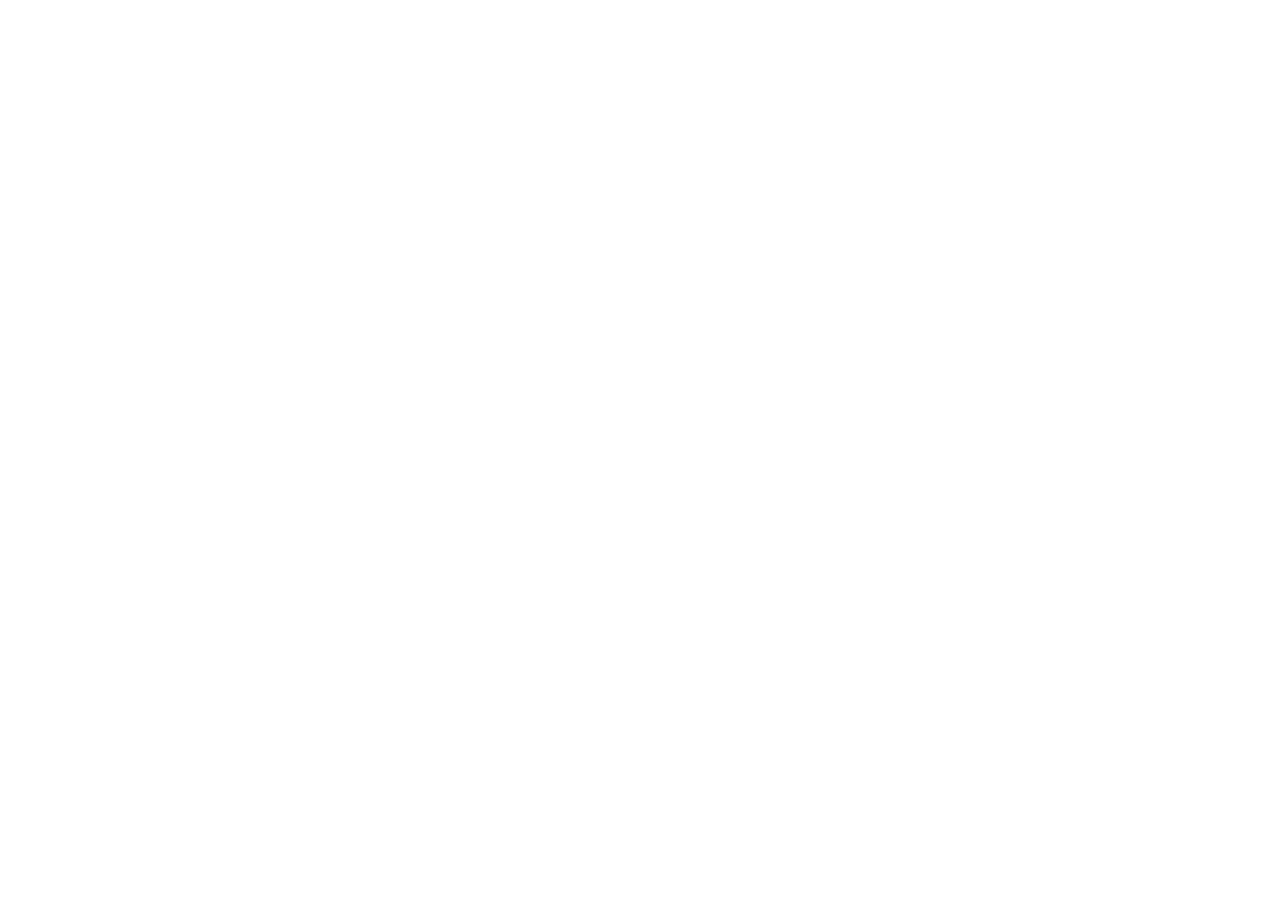
==== web-dashboard/index.html @ b6af1684 "refactor: restructure project folders and add windows health check tool" ====
<!DOCTYPE html>
<html lang="pt-br">
    

<head>
    <meta charset="UTF-8">
    <meta name="viewport" content="width=device-width, initial-scale=1.0">
    <title>Index</title>
</head>

<body>
    
</body>


</html>
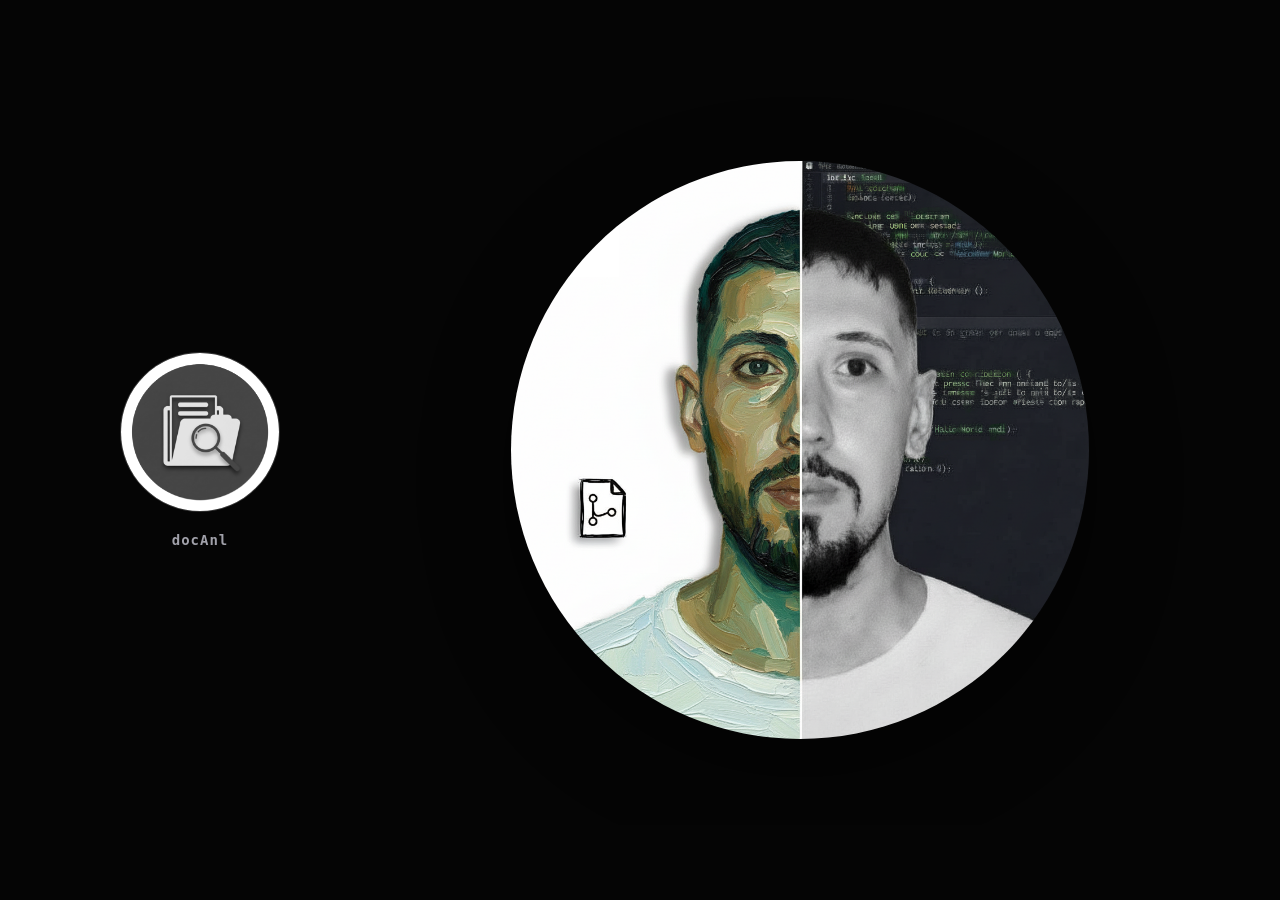
==== commit c1938832: "refactor: move hub to web-dashboard and add root redirect" ====
--- a/web-dashboard/index.html
+++ b/web-dashboard/index.html
@@ -1,16 +1,33 @@
 <!DOCTYPE html>
-<html lang="pt-br">
-    
-
+<html lang="en">
 <head>
     <meta charset="UTF-8">
     <meta name="viewport" content="width=device-width, initial-scale=1.0">
-    <title>Index</title>
+    <title>Analyst Access</title>
+    <link rel="stylesheet" href="home.css">
 </head>
+<body>
 
-<body>
-    
+    <div class="main-card">
+        
+        <div class="link-section">
+            <a href="../integration/doc-analyst/frontend/app.html" class="app-link">
+                <div class="circle-container">
+                    <img src="assets/doc-analyst-preview.jpg" alt="Preview Doc Analyst" class="cover-image">
+                </div>
+                <div class="link-label">
+                    docAnl
+                </div>
+            </a>
+        </div>
+
+        <div class="profile-section">
+            <div class="photo-wrapper">
+                <img src="assets/perfil.jpg" alt="Foto de Perfil" class="user-photo">
+            </div>
+        </div>
+
+    </div>
+
 </body>
-
-
 </html>
--- a/web-dashboard/home.css
+++ b/web-dashboard/home.css
@@ -0,0 +1,150 @@
+/* --- home.css --- */
+
+/* PALETA ONYX & STEEL */
+:root {
+    --bg-body: #050505;       /* Preto Fundo */
+    --bg-card: #121212;       /* (Disponível, mas não usado no fundo geral) */
+    --border: #333333;        /* Cinza Chumbo para detalhes */
+    --border-highlight: #FFFFFF;
+    --text-main: #FFFFFF;
+    --text-muted: #A1A1AA;
+    --font-stack: 'Helvetica Neue', Helvetica, Arial, sans-serif;
+}
+
+* { box-sizing: border-box; margin: 0; padding: 0; }
+
+body {
+    background-color: var(--bg-body);
+    color: var(--text-main);
+    font-family: var(--font-stack);
+    height: 100vh;
+    display: flex;
+    align-items: center;
+    justify-content: center;
+}
+
+/* CONTAINER PRINCIPAL (Invisível) */
+.main-card {
+    display: flex;
+    width: 1200px;
+    height: 750px;
+    background-color: transparent;
+    border: none;
+    box-shadow: none;
+}
+
+/* --- LADO ESQUERDO: LINK (Pequeno) --- */
+.link-section {
+    flex: 1; 
+    border-right: none; /* Sem linha divisória */
+    position: relative;
+    display: flex;
+    align-items: center;
+    justify-content: center;
+    background-color: var(--bg-body);
+    z-index: 2;
+}
+
+.app-link {
+    text-decoration: none;
+    cursor: pointer;
+    position: relative;
+    display: flex;
+    flex-direction: column;
+    align-items: center;
+}
+
+/* Círculo da Esquerda */
+.circle-container {
+    width: 160px;
+    height: 160px;
+    border-radius: 50%;
+    overflow: hidden;
+    border: 1px solid var(--border);
+    box-shadow: inset 0 0 20px rgba(0,0,0,0.8);
+    transition: all 0.3s ease;
+    position: relative;
+    background-color: #000; 
+}
+
+.cover-image {
+    width: 100%;
+    height: 100%;
+    object-fit: cover;
+    filter: grayscale(100%) contrast(1.2);
+    transition: transform 0.4s ease, filter 0.4s ease;
+}
+
+/* Hover Effects (Link) */
+.app-link:hover .circle-container {
+    transform: scale(1.05);
+    border-color: var(--border-highlight);
+    box-shadow: 0 0 20px rgba(255, 255, 255, 0.1);
+}
+
+.app-link:hover .cover-image {
+    filter: grayscale(0%) contrast(1);
+    transform: scale(1.1);
+}
+
+.link-label {
+    margin-top: 20px;
+    font-size: 14px;
+    font-weight: 700;
+    letter-spacing: 1px;
+    color: var(--text-muted);
+    transition: color 0.3s;
+    font-family: monospace;
+}
+
+.app-link:hover .link-label {
+    color: var(--text-main);
+}
+
+/* --- LADO DIREITO: PERFIL (Gigante) --- */
+.profile-section {
+    flex: 2.5; 
+    display: flex;
+    flex-direction: column;
+    align-items: center;
+    justify-content: center;
+    padding: 40px;
+    background-color: var(--bg-body); /* Fundo Preto contínuo */
+    overflow: hidden;
+}
+
+/* Moldura da Foto */
+.photo-wrapper {
+    width: 580px;
+    height: 580px;
+    padding: 0;
+    
+    /* Truque para "sumir" com a borda visualmente */
+    border: 1px solid var(--bg-body);
+    background-color: var(--bg-body);
+    
+    margin-bottom: 0; 
+    border-radius: 50%; /* Garante redondo */
+    
+    /* Sombra suave apenas para separar planos, se necessário */
+    box-shadow: 0 30px 80px rgba(0,0,0,0.5); 
+}
+
+.user-photo {
+    width: 100%;
+    height: 100%;
+    object-fit: cover;
+    border-radius: 50%;
+    transition: transform 0.5s ease;
+}
+
+.profile-section:hover .user-photo {
+    transform: scale(1.02);
+}
+
+/* Responsividade */
+@media (max-width: 1100px) {
+    .main-card { flex-direction: column-reverse; height: auto; width: 95%; margin: 20px 0; }
+    .link-section { padding: 40px 0; }
+    .photo-wrapper { width: 350px; height: 350px; }
+}
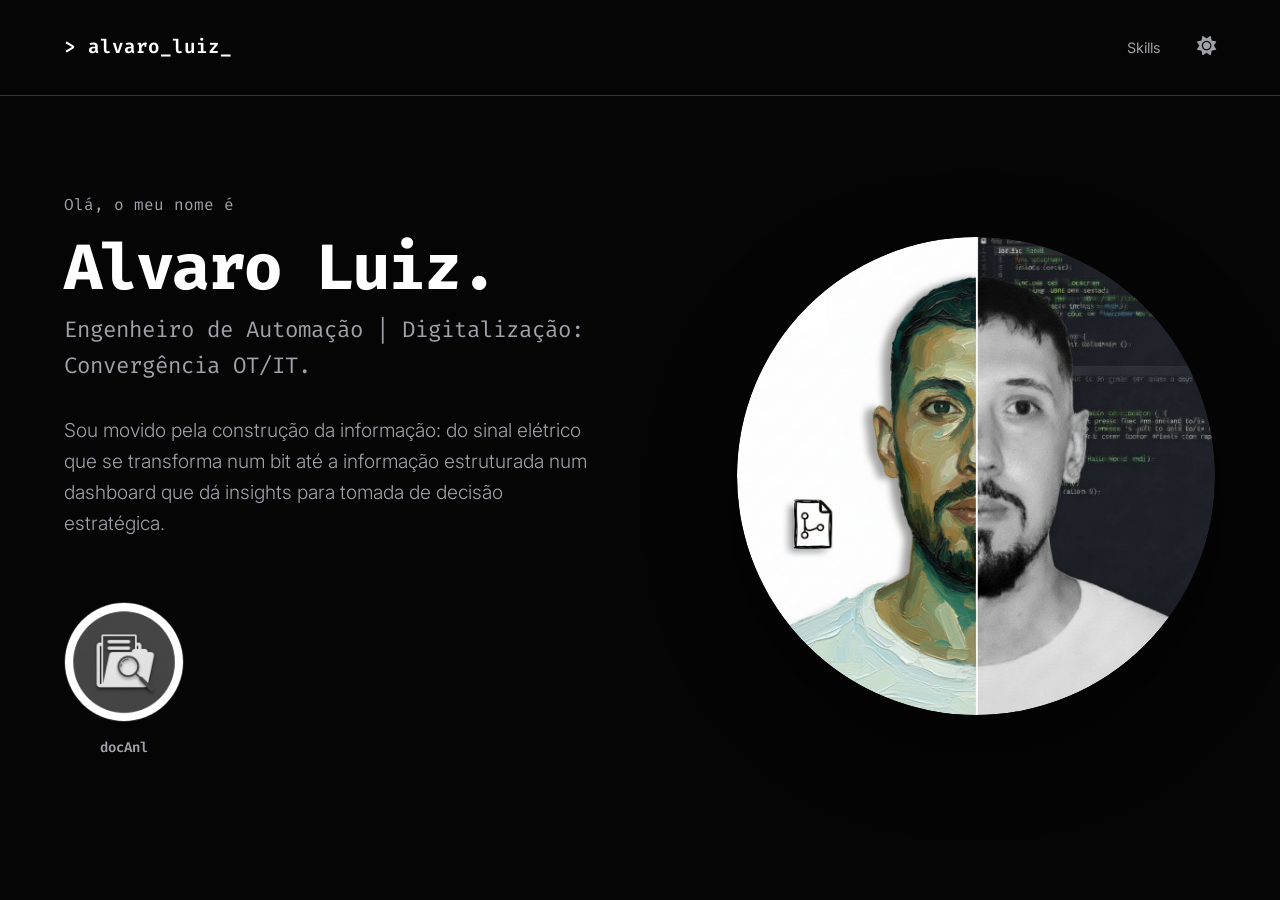
==== commit 79443878: "feat(web-dashboard): update landing page with theme toggle" ====
--- a/web-dashboard/index.html
+++ b/web-dashboard/index.html
@@ -1,33 +1,59 @@
 <!DOCTYPE html>
-<html lang="en">
+<html lang="pt-PT" data-theme="dark">
 <head>
     <meta charset="UTF-8">
     <meta name="viewport" content="width=device-width, initial-scale=1.0">
-    <title>Analyst Access</title>
+    <title>Alvaro Luiz | IT/OT Solutions</title>
     <link rel="stylesheet" href="home.css">
+    <link href="https://fonts.googleapis.com/css2?family=Fira+Code:wght@400;600&family=Inter:wght@300;400;600&display=swap" rel="stylesheet">
+    <link rel="stylesheet" href="https://cdnjs.cloudflare.com/ajax/libs/font-awesome/6.4.0/css/all.min.css">
 </head>
 <body>
 
-    <div class="main-card">
+    <nav class="navbar">
+        <div class="logo">&gt; alvaro_luiz_</div>
+        <div class="nav-links">
+            <a href="#skills">Skills</a>
+            <button id="theme-toggle" class="theme-btn" title="Alternar Modo"><i class="fas fa-sun"></i></button>
+        </div>
+    </nav>
+
+    <header class="hero-split">
         
-        <div class="link-section">
-            <a href="../integration/doc-analyst/frontend/app.html" class="app-link">
-                <div class="circle-container">
-                    <img src="assets/doc-analyst-preview.jpg" alt="Preview Doc Analyst" class="cover-image">
-                </div>
-                <div class="link-label">
-                    docAnl
-                </div>
-            </a>
-        </div>
-
-        <div class="profile-section">
-            <div class="photo-wrapper">
-                <img src="assets/perfil.jpg" alt="Foto de Perfil" class="user-photo">
+        <div class="hero-text">
+            <p class="greeting">Olá, o meu nome é</p>
+            <h1>Alvaro Luiz.</h1>
+            <h2 class="role">Engenheiro de Automação | Digitalização: Convergência OT/IT.</h2>
+            <p class="bio">
+                Sou movido pela construção da informação: do sinal elétrico que se transforma num bit até a informação estruturada num dashboard que dá insights para tomada de decisão estratégica.
+            </p>
+            
+            <div class="hero-actions">
+                <a href="../integration/doc-analyst/frontend/app.html" class="app-link">
+                    <div class="circle-container">
+                        <img src="assets/doc-analyst-preview.jpg" alt="Preview Doc Analyst" class="cover-image">
+                    </div>
+                    <div class="link-label">docAnl</div>
+                </a>
             </div>
         </div>
 
-    </div>
+        <div class="hero-image">
+            <div class="photo-wrapper">
+                <img src="assets/perfil.jpg" alt="Foto de Alvaro Luiz" class="user-photo">
+            </div>
+        </div>
 
+    </header>
+
+    <script>
+        const themeBtn = document.getElementById('theme-toggle');
+        themeBtn.addEventListener('click', () => {
+            const currentTheme = document.documentElement.getAttribute('data-theme');
+            const newTheme = currentTheme === 'dark' ? 'corporate' : 'dark';
+            document.documentElement.setAttribute('data-theme', newTheme);
+            themeBtn.innerHTML = newTheme === 'dark' ? '<i class="fas fa-sun"></i>' : '<i class="fas fa-moon"></i>';
+        });
+    </script>
 </body>
 </html>
--- a/web-dashboard/home.css
+++ b/web-dashboard/home.css
@@ -1,69 +1,122 @@
-/* --- home.css --- */
-
-/* PALETA ONYX & STEEL */
-:root {
-    --bg-body: #050505;       /* Preto Fundo */
-    --bg-card: #121212;       /* (Disponível, mas não usado no fundo geral) */
-    --border: #333333;        /* Cinza Chumbo para detalhes */
+:root[data-theme="dark"] {
+    --bg-body: #050505;       
+    --bg-card: #121212;       
+    --border: #333333;        
     --border-highlight: #FFFFFF;
     --text-main: #FFFFFF;
     --text-muted: #A1A1AA;
-    --font-stack: 'Helvetica Neue', Helvetica, Arial, sans-serif;
+    --accent: #FFFFFF;        
 }
 
-* { box-sizing: border-box; margin: 0; padding: 0; }
+:root[data-theme="corporate"] {
+    --bg-body: #F4F4F5;       
+    --bg-card: #FFFFFF;       
+    --border: #E4E4E7;        
+    --border-highlight: #000000;
+    --text-main: #18181B;     
+    --text-muted: #71717A;
+    --accent: #000000;
+}
+
+* { 
+    box-sizing: border-box; 
+    margin: 0; 
+    padding: 0; 
+}
 
 body {
     background-color: var(--bg-body);
     color: var(--text-main);
-    font-family: var(--font-stack);
-    height: 100vh;
+    font-family: 'Inter', 'Helvetica Neue', Helvetica, sans-serif;
+    line-height: 1.6;
+    transition: background-color 0.4s ease, color 0.4s ease;
+}
+
+h1, h2, h3, .logo, .link-label {
+    font-family: 'Fira Code', monospace;
+}
+
+.navbar {
+    display: flex;
+    justify-content: space-between;
+    padding: 2rem 5%;
+    align-items: center;
+    border-bottom: 1px solid var(--border);
+    max-width: 1400px;
+    margin: 0 auto;
+}
+
+.logo {
+    color: var(--text-main);
+    font-weight: 600;
+    font-size: 1.2rem;
+}
+
+.nav-links a {
+    color: var(--text-muted);
+    text-decoration: none;
+    margin-left: 2rem;
+    font-size: 0.9rem;
+    transition: color 0.3s;
+}
+
+.nav-links a:hover { color: var(--text-main); }
+
+.theme-btn {
+    background: none;
+    border: none;
+    color: var(--text-muted);
+    cursor: pointer;
+    font-size: 1.2rem;
+    margin-left: 2rem;
+    transition: color 0.3s;
+}
+
+.theme-btn:hover { color: var(--text-main); }
+
+.hero-split {
     display: flex;
     align-items: center;
-    justify-content: center;
+    justify-content: space-between;
+    max-width: 1400px;
+    margin: 0 auto;
+    padding: 6rem 5%;
+    gap: 4rem;
+    min-height: 80vh;
 }
 
-/* CONTAINER PRINCIPAL (Invisível) */
-.main-card {
-    display: flex;
-    width: 1200px;
-    height: 750px;
-    background-color: transparent;
-    border: none;
-    box-shadow: none;
+.hero-text {
+    flex: 1;
+    max-width: 700px;
 }
 
-/* --- LADO ESQUERDO: LINK (Pequeno) --- */
-.link-section {
-    flex: 1; 
-    border-right: none; /* Sem linha divisória */
-    position: relative;
+.greeting { color: var(--text-muted); font-family: 'Fira Code', monospace; margin-bottom: 1rem; }
+.hero-text h1 { font-size: 4rem; color: var(--text-main); line-height: 1.1; letter-spacing: -2px; margin-bottom: 0.5rem;}
+.hero-text .role { font-size: 1.4rem; color: var(--text-muted); margin-bottom: 2rem; font-weight: 400;}
+.hero-text .bio { margin-bottom: 4rem; font-size: 1.2rem; font-weight: 300; color: var(--text-muted);}
+
+.hero-actions {
     display: flex;
     align-items: center;
-    justify-content: center;
-    background-color: var(--bg-body);
-    z-index: 2;
+    gap: 2rem;
 }
 
 .app-link {
     text-decoration: none;
     cursor: pointer;
-    position: relative;
     display: flex;
     flex-direction: column;
     align-items: center;
 }
 
-/* Círculo da Esquerda */
 .circle-container {
-    width: 160px;
-    height: 160px;
+    width: 120px;
+    height: 120px;
     border-radius: 50%;
     overflow: hidden;
     border: 1px solid var(--border);
     box-shadow: inset 0 0 20px rgba(0,0,0,0.8);
     transition: all 0.3s ease;
-    position: relative;
     background-color: #000; 
 }
 
@@ -75,7 +128,6 @@
     transition: transform 0.4s ease, filter 0.4s ease;
 }
 
-/* Hover Effects (Link) */
 .app-link:hover .circle-container {
     transform: scale(1.05);
     border-color: var(--border-highlight);
@@ -88,46 +140,32 @@
 }
 
 .link-label {
-    margin-top: 20px;
+    margin-top: 15px;
     font-size: 14px;
-    font-weight: 700;
-    letter-spacing: 1px;
+    font-weight: 600;
     color: var(--text-muted);
     transition: color 0.3s;
-    font-family: monospace;
 }
 
 .app-link:hover .link-label {
     color: var(--text-main);
 }
 
-/* --- LADO DIREITO: PERFIL (Gigante) --- */
-.profile-section {
-    flex: 2.5; 
+.hero-image {
+    flex: 1;
     display: flex;
-    flex-direction: column;
+    justify-content: flex-end;
     align-items: center;
-    justify-content: center;
-    padding: 40px;
-    background-color: var(--bg-body); /* Fundo Preto contínuo */
-    overflow: hidden;
 }
 
-/* Moldura da Foto */
 .photo-wrapper {
-    width: 580px;
-    height: 580px;
-    padding: 0;
-    
-    /* Truque para "sumir" com a borda visualmente */
+    width: 480px;
+    height: 480px;
     border: 1px solid var(--bg-body);
     background-color: var(--bg-body);
-    
-    margin-bottom: 0; 
-    border-radius: 50%; /* Garante redondo */
-    
-    /* Sombra suave apenas para separar planos, se necessário */
+    border-radius: 50%; 
     box-shadow: 0 30px 80px rgba(0,0,0,0.5); 
+    overflow: hidden;
 }
 
 .user-photo {
@@ -138,13 +176,17 @@
     transition: transform 0.5s ease;
 }
 
-.profile-section:hover .user-photo {
+.hero-image:hover .user-photo {
     transform: scale(1.02);
 }
 
-/* Responsividade */
 @media (max-width: 1100px) {
-    .main-card { flex-direction: column-reverse; height: auto; width: 95%; margin: 20px 0; }
-    .link-section { padding: 40px 0; }
-    .photo-wrapper { width: 350px; height: 350px; }
+    .hero-split { 
+        flex-direction: column-reverse;
+        text-align: center;
+        padding: 4rem 5%;
+    }
+    .hero-text { align-items: center; display: flex; flex-direction: column; }
+    .hero-image { justify-content: center; margin-bottom: 2rem; }
+    .photo-wrapper { width: 300px; height: 300px; }
 }
